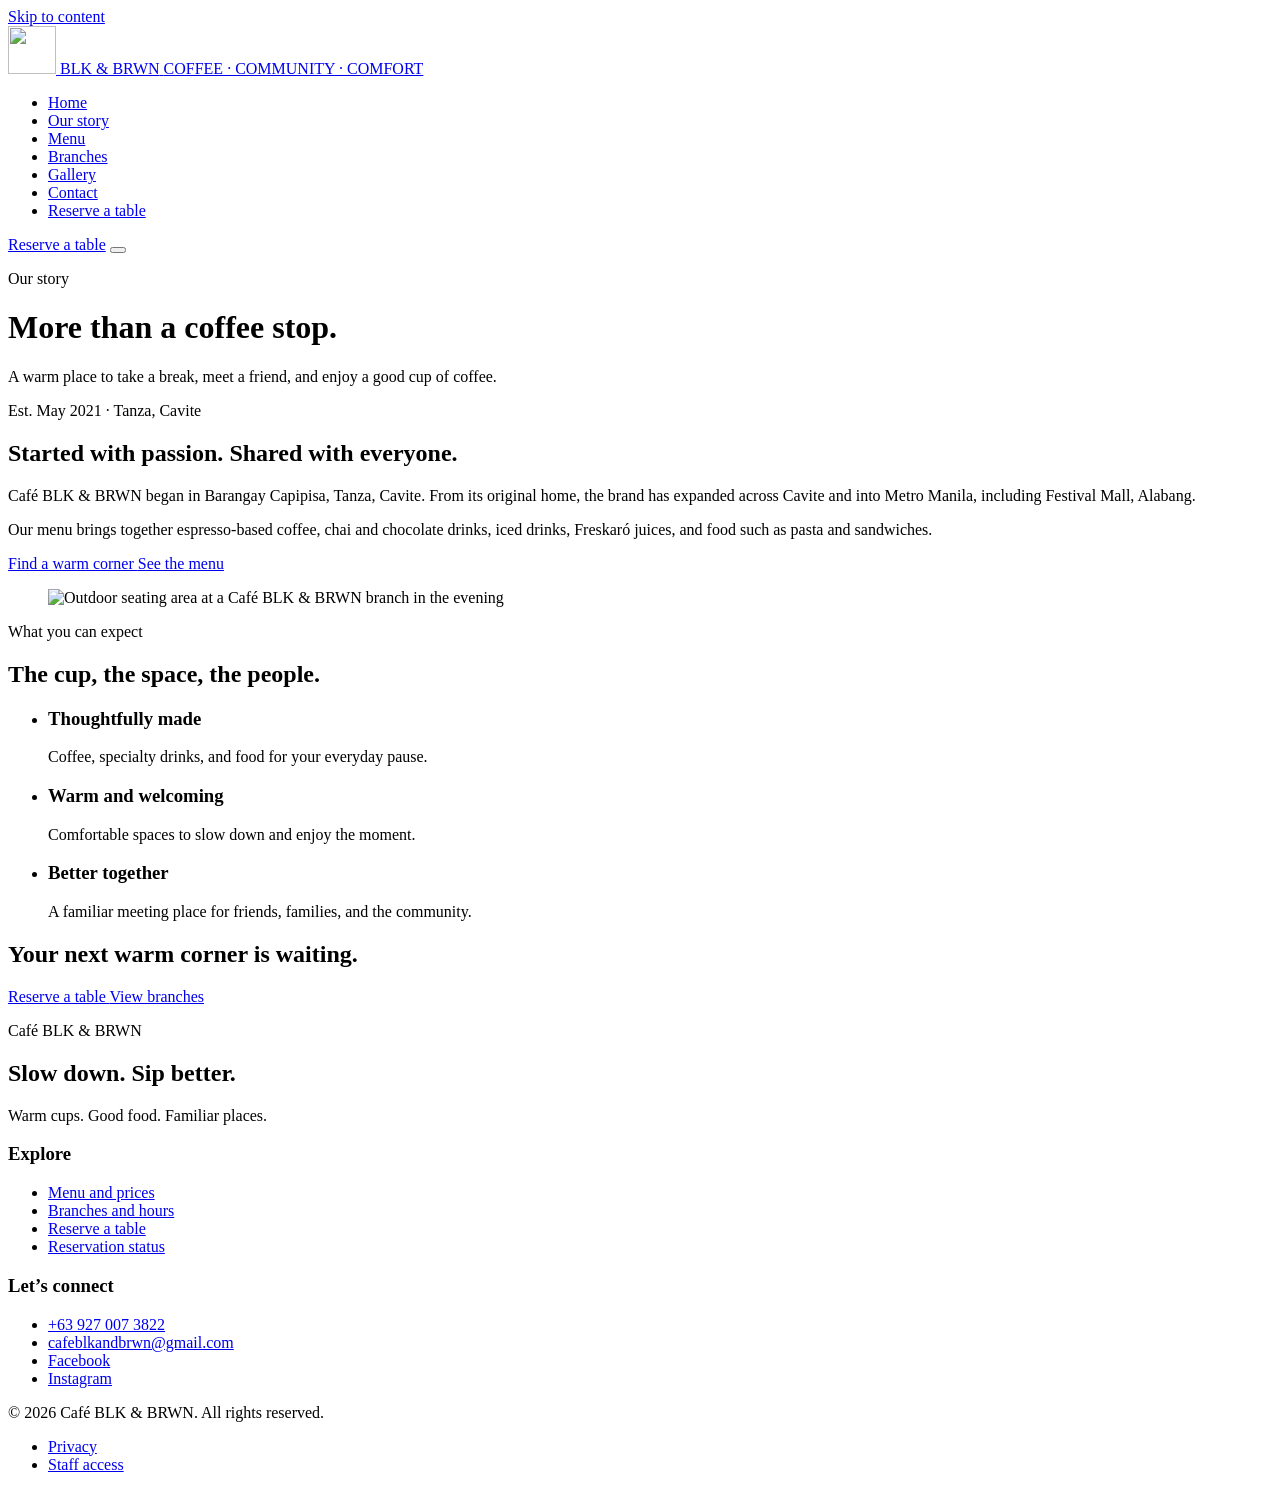
==== about.html @ 9226c68b "Add public pages with full menu prices; remove mission and vision Co-Authored-By: Claude Sonnet 5.5 " ====
<!DOCTYPE html>
<html lang="en">
<head>
  <meta charset="utf-8">
  <meta name="viewport" content="width=device-width, initial-scale=1">
  <title>Our story | Café BLK &amp; BRWN</title>
  <meta name="description" content="The story of Café BLK &amp; BRWN: from Barangay Capipisa, Tanza in May 2021 to seven branches across Cavite and Metro Manila.">
  <meta name="theme-color" content="#0b0806">
  <meta property="og:type" content="website">
  <meta property="og:title" content="Our story | Café BLK &amp; BRWN">
  <meta property="og:description" content="The story of Café BLK &amp; BRWN: from Barangay Capipisa, Tanza in May 2021 to seven branches across Cavite and Metro Manila.">
  <meta property="og:image" content="assets/images/hero.jpg">
  <link rel="icon" href="assets/images/logo.jpg">
  <link rel="preload" href="assets/fonts/PlayfairDisplay-SemiBold.ttf" as="font" type="font/ttf" crossorigin>
  <link rel="stylesheet" href="style.css">
  <script src="script.js" defer></script>
</head>
<body>
  <a class="skip-link" href="#main">Skip to content</a>

  <header class="site-header">
    <a class="brand" href="index.html" aria-label="Café BLK &amp; BRWN, home">
      <img src="assets/images/logo.jpg" alt="" width="48" height="48">
      <span>
        <span class="brand__name">BLK &amp; BRWN</span>
        <span class="brand__tag">COFFEE · COMMUNITY · COMFORT</span>
      </span>
    </a>

    <nav class="site-nav" id="site-nav" aria-label="Main navigation">
        <ul>
          <li><a href="index.html">Home</a></li>
          <li><a href="about.html" aria-current="page">Our story</a></li>
          <li><a href="menu.html">Menu</a></li>
          <li><a href="branches.html">Branches</a></li>
          <li><a href="gallery.html">Gallery</a></li>
          <li><a href="contact.html">Contact</a></li>
          <li class="nav-cta"><a class="btn btn--primary btn--sm" href="reserve.html"><span class="icon i-calendar" aria-hidden="true"></span> Reserve a table</a></li>
        </ul>
    </nav>

    <a class="btn btn--primary btn--sm btn--header" href="reserve.html"><span class="icon i-calendar" aria-hidden="true"></span> Reserve a table</a>
    <button class="nav-toggle" type="button" aria-expanded="false" aria-controls="site-nav" aria-label="Open menu">
      <span class="icon i-menu" aria-hidden="true"></span>
    </button>
  </header>

  <main id="main">
    <header class="container page-intro">
      <div class="stack">
        <p class="eyebrow">Our story</p>
        <h1>More than a <span class="accent">coffee stop.</span></h1>
        <p class="lead">A warm place to take a break, meet a friend, and enjoy a good cup of coffee.</p>
      </div>
    </header>

    <section class="container section--tight" aria-labelledby="start-title">
      <div class="split">
        <div class="stack--lg">
          <p class="eyebrow">Est. May 2021 · Tanza, Cavite</p>
          <h2 id="start-title">Started with passion. <span class="accent">Shared with everyone.</span></h2>
          <p>Café BLK &amp; BRWN began in Barangay Capipisa, Tanza, Cavite. From its original home, the brand has expanded across Cavite and into Metro Manila, including Festival Mall, Alabang.</p>
          <p>Our menu brings together espresso-based coffee, chai and chocolate drinks, iced drinks, Freskaró juices, and food such as pasta and sandwiches.</p>
          <div class="cluster">
            <a class="btn btn--primary" href="branches.html">Find a warm corner <span class="icon i-arrow-right" aria-hidden="true"></span></a>
            <a class="text-link" href="menu.html">See the menu</a>
          </div>
        </div>
        <figure class="glass photo-frame">
          <img src="assets/images/gallery/gallery2.jpg" alt="Outdoor seating area at a Café BLK &amp; BRWN branch in the evening" width="800" height="1000" loading="lazy">
        </figure>
      </div>
    </section>

    <section class="container section" aria-labelledby="pillars-title">
      <div class="section-head">
        <div class="stack">
          <p class="eyebrow">What you can expect</p>
          <h2 id="pillars-title">The cup, the space, <span class="accent">the people.</span></h2>
        </div>
      </div>
      <ul class="grid grid--3">
        <li class="glass card">
          <span class="icon-badge"><span class="icon i-coffee" aria-hidden="true"></span></span>
          <h3>Thoughtfully made</h3>
          <p>Coffee, specialty drinks, and food for your everyday pause.</p>
        </li>
        <li class="glass card">
          <span class="icon-badge"><span class="icon i-map-pin" aria-hidden="true"></span></span>
          <h3>Warm and welcoming</h3>
          <p>Comfortable spaces to slow down and enjoy the moment.</p>
        </li>
        <li class="glass card">
          <span class="icon-badge"><span class="icon i-users" aria-hidden="true"></span></span>
          <h3>Better together</h3>
          <p>A familiar meeting place for friends, families, and the community.</p>
        </li>
      </ul>
    </section>

    <section class="container section--tight" aria-labelledby="cta-title">
      <div class="band">
        <h2 id="cta-title">Your next warm corner is waiting.</h2>
        <div class="cluster">
          <a class="btn btn--primary btn--lg" href="reserve.html">Reserve a table <span class="icon i-arrow-right" aria-hidden="true"></span></a>
          <a class="btn btn--secondary btn--lg" href="branches.html">View branches</a>
        </div>
      </div>
    </section>
  </main>

  <footer class="site-footer">
    <div class="container">
      <div class="footer-grid">
        <div class="stack">
          <p class="eyebrow">Café BLK &amp; BRWN</p>
          <h2>Slow down. <span class="accent">Sip better.</span></h2>
          <p>Warm cups. Good food. Familiar places.</p>
        </div>
        <nav aria-label="Explore">
          <h3>Explore</h3>
          <ul>
            <li><a href="menu.html">Menu and prices</a></li>
            <li><a href="branches.html">Branches and hours</a></li>
            <li><a href="reserve.html">Reserve a table</a></li>
            <li><a href="track.html">Reservation status</a></li>
          </ul>
        </nav>
        <div>
          <h3>Let’s connect</h3>
          <ul>
            <li><a href="tel:+639270073822"><span class="icon i-phone" aria-hidden="true"></span> +63 927 007 3822</a></li>
            <li><a href="mailto:cafeblkandbrwn@gmail.com"><span class="icon i-mail" aria-hidden="true"></span> cafeblkandbrwn@gmail.com</a></li>
            <li><a href="https://web.facebook.com/cafeblkandbrwn" target="_blank" rel="noopener"><span class="icon i-facebook" aria-hidden="true"></span> Facebook</a></li>
            <li><a href="https://www.instagram.com/cafeblkandbrwn/" target="_blank" rel="noopener"><span class="icon i-instagram" aria-hidden="true"></span> Instagram</a></li>
          </ul>
        </div>
      </div>
      <div class="footer-bottom">
        <span>© 2026 Café BLK &amp; BRWN. All rights reserved.</span>
        <ul>
          <li><a href="privacy.html">Privacy</a></li>
          <li><a href="staff.html">Staff access</a></li>
        </ul>
      </div>
    </div>
  </footer>
</body>
</html>
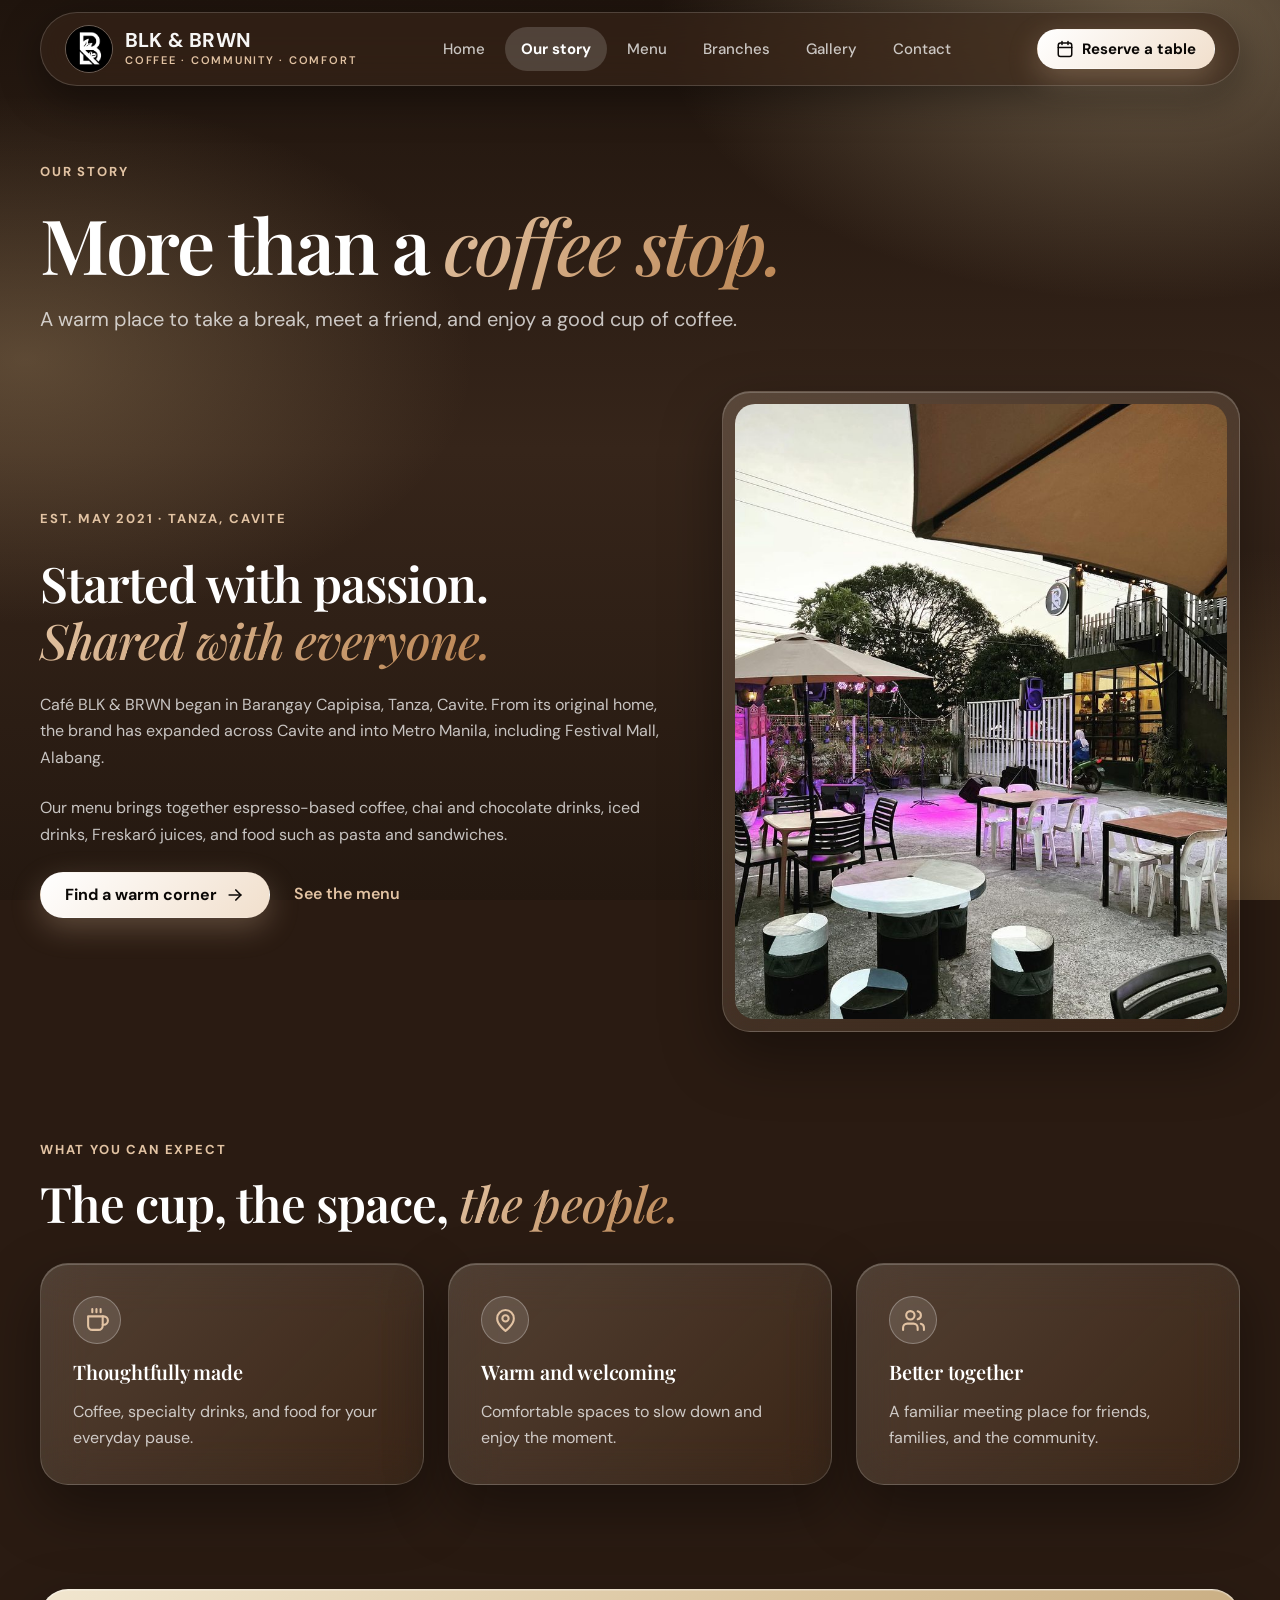
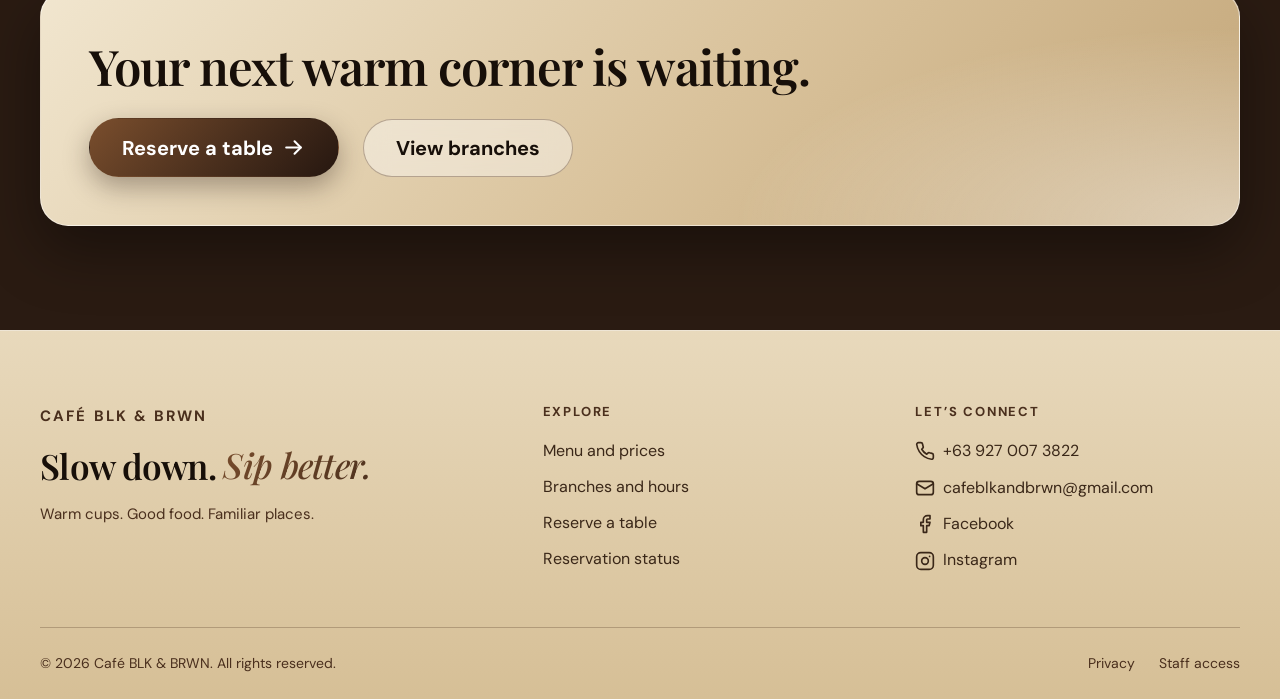
==== commit d952aa0b: "Remove script.js; add CSS-only menu, light khaki palette and layout fixes - Delete script.js and eve" ====
--- a/about.html
+++ b/about.html
@@ -13,12 +13,12 @@
   <link rel="icon" href="assets/images/logo.jpg">
   <link rel="preload" href="assets/fonts/PlayfairDisplay-SemiBold.ttf" as="font" type="font/ttf" crossorigin>
   <link rel="stylesheet" href="style.css">
-  <script src="script.js" defer></script>
 </head>
 <body>
   <a class="skip-link" href="#main">Skip to content</a>
 
   <header class="site-header">
+    <input class="nav-check" id="nav-check" type="checkbox" aria-label="Show or hide the menu">
     <a class="brand" href="index.html" aria-label="Café BLK &amp; BRWN, home">
       <img src="assets/images/logo.jpg" alt="" width="48" height="48">
       <span>
@@ -40,9 +40,10 @@
     </nav>
 
     <a class="btn btn--primary btn--sm btn--header" href="reserve.html"><span class="icon i-calendar" aria-hidden="true"></span> Reserve a table</a>
-    <button class="nav-toggle" type="button" aria-expanded="false" aria-controls="site-nav" aria-label="Open menu">
+    <label class="nav-toggle" for="nav-check">
       <span class="icon i-menu" aria-hidden="true"></span>
-    </button>
+      <span class="visually-hidden">Menu</span>
+    </label>
   </header>
 
   <main id="main">
--- a/style.css
+++ b/style.css
@@ -0,0 +1,964 @@
+/* ==========================================================================
+   Café BLK & BRWN: main stylesheet
+   --------------------------------------------------------------------------
+   Table of contents
+   01. Fonts
+   02. Design tokens (colour, type scale, spacing scale)
+   03. Reset and base
+   04. Typography
+   05. Layout helpers
+   06. Icons
+   07. Buttons and links
+   08. Glass surfaces
+   09. Site header and navigation
+   10. Hero
+   11. Process steps and progress bars
+   12. Menu cards
+   13. Branch cards
+   14. Gallery
+   15. Forms
+   16. Tables and status chips
+   17. Admin dashboard
+   18. Footer
+   19. Responsive behaviour (breakpoints)
+   20. Accessibility and print
+   ========================================================================== */
+
+
+/* 01. FONTS ---------------------------------------------------------------- */
+
+@font-face { font-family: "DM Sans"; font-weight: 400; font-style: normal; font-display: swap; src: url("assets/fonts/DMSans-Regular.ttf") format("truetype"); }
+@font-face { font-family: "DM Sans"; font-weight: 500; font-style: normal; font-display: swap; src: url("assets/fonts/DMSans-Medium.ttf") format("truetype"); }
+@font-face { font-family: "DM Sans"; font-weight: 600; font-style: normal; font-display: swap; src: url("assets/fonts/DMSans-SemiBold.ttf") format("truetype"); }
+@font-face { font-family: "DM Sans"; font-weight: 700; font-style: normal; font-display: swap; src: url("assets/fonts/DMSans-Bold.ttf") format("truetype"); }
+@font-face { font-family: "Playfair Display"; font-weight: 500; font-style: normal; font-display: swap; src: url("assets/fonts/PlayfairDisplay-Medium.ttf") format("truetype"); }
+@font-face { font-family: "Playfair Display"; font-weight: 600; font-style: normal; font-display: swap; src: url("assets/fonts/PlayfairDisplay-SemiBold.ttf") format("truetype"); }
+@font-face { font-family: "Playfair Display"; font-weight: 700; font-style: normal; font-display: swap; src: url("assets/fonts/PlayfairDisplay-Bold.ttf") format("truetype"); }
+@font-face { font-family: "Playfair Display"; font-weight: 500; font-style: italic; font-display: swap; src: url("assets/fonts/PlayfairDisplay-MediumItalic.ttf") format("truetype"); }
+@font-face { font-family: "Playfair Display"; font-weight: 600; font-style: italic; font-display: swap; src: url("assets/fonts/PlayfairDisplay-SemiBoldItalic.ttf") format("truetype"); }
+
+
+/* 02. DESIGN TOKENS -------------------------------------------------------- */
+
+:root {
+  /* Colour: black, brown and white, lifted with a light khaki family so the
+     pages are not one flat dark brown. Brown is used as a gradient family so
+     glass surfaces always have warm colour behind them to blur. */
+  --black:       #0b0806;
+  --espresso:    #170f09;
+  --brown-900:   #261710;
+  --brown-700:   #4a2f1d;
+  --brown-500:   #7a4e2d;
+  --caramel:     #b9824f;
+  --latte:       #e2c3a3;
+  --white:       #ffffff;
+
+  /* Light khaki family: used for the call-to-action band, the footer and the
+     tinted glass cards. Dark text (--espresso) sits on the lightest tones. */
+  --khaki-100:   #f4ecdc;
+  --khaki-200:   #e8d9bc;
+  --khaki-300:   #d6bf96;
+  --khaki-400:   #c2a578;
+  --khaki-600:   #8c6b45;
+
+  --text:        rgba(255, 255, 255, 0.96);
+  --text-muted:  rgba(255, 255, 255, 0.74);
+  --text-faint:  rgba(255, 255, 255, 0.56);
+  --line:        rgba(255, 255, 255, 0.16);
+  --line-strong: rgba(255, 255, 255, 0.28);
+
+  --glass-bg:    linear-gradient(135deg, rgba(244, 236, 220, 0.18), rgba(214, 191, 150, 0.07));
+  --glass-solid: rgba(58, 40, 27, 0.94);          /* fallback without blur */
+  --brown-gradient: linear-gradient(135deg, #7a4e2d 0%, #4a2f1d 55%, #261710 100%);
+  --caramel-gradient: linear-gradient(135deg, #e2c3a3 0%, #b9824f 100%);
+  --cta-gradient: linear-gradient(135deg, #ffffff 0%, #f1dfcc 100%);
+  --khaki-gradient: linear-gradient(135deg, #f1e6cf 0%, #d9c29b 55%, #c2a578 100%);
+
+  /* Typography: modular scale, ratio 1.25 (major third), base 16px.
+     The three largest steps are fluid between phone and desktop. */
+  --font-body:    "DM Sans", system-ui, -apple-system, "Segoe UI", Arial, sans-serif;
+  --font-heading: "Playfair Display", Georgia, "Times New Roman", serif;
+
+  --step--1: 0.8125rem;                                         /* 13px  captions, labels */
+  --step-0:  1rem;                                              /* 16px  body */
+  --step-1:  1.25rem;                                           /* 20px  lead, card titles */
+  --step-2:  1.5625rem;                                         /* 25px  small headings */
+  --step-3:  clamp(1.75rem, 1.4rem + 1.2vw, 2.1875rem);        /* 28-35 h3 and prices */
+  --step-4:  clamp(2.125rem, 1.6rem + 2vw, 3.0625rem);         /* 34-49 h2 */
+  --step-5:  clamp(2.75rem, 1.9rem + 4vw, 4.75rem);            /* 44-76 h1 */
+  --step-6:  clamp(3.5rem, 2rem + 7vw, 7rem);                  /* 56-112 hero + KPI numbers */
+
+  /* Spacing: 8-point scale. Related items sit close (space-2 to space-4),
+     groups sit further apart (space-5 to space-6), sections furthest (space-8). */
+  --space-1: 0.25rem;
+  --space-2: 0.5rem;
+  --space-3: 0.75rem;
+  --space-4: 1rem;
+  --space-5: 1.5rem;
+  --space-6: 2rem;
+  --space-7: 3rem;
+  --space-8: 4.5rem;
+  --space-9: 7rem;
+
+  --radius-sm: 12px;
+  --radius-md: 20px;
+  --radius-lg: 28px;
+  --radius-pill: 999px;
+
+  --container: 1200px;
+  --gutter: clamp(1rem, 4vw, 2.5rem);
+  --header-h: 84px;
+  --tap: 44px;                                   /* minimum touch target */
+
+  --shadow-glass: 0 24px 60px rgba(0, 0, 0, 0.38), inset 0 1px 0 rgba(255, 255, 255, 0.2);
+  --shadow-cta:   0 10px 30px rgba(226, 195, 163, 0.28);
+}
+
+
+/* 03. RESET AND BASE ------------------------------------------------------- */
+
+*, *::before, *::after { box-sizing: border-box; }
+
+html {
+  scroll-behavior: smooth;
+  scroll-padding-top: calc(var(--header-h) + var(--space-5));
+  -webkit-text-size-adjust: 100%;
+}
+
+body {
+  margin: 0;
+  min-height: 100vh;
+  font: 400 var(--step-0)/1.65 var(--font-body);
+  color: var(--text);
+  background: #2a1b12;
+  overflow-x: hidden;
+}
+
+/* Warm gradient field behind every page. It gives the glass something to blur. */
+body::before {
+  content: "";
+  position: fixed;
+  inset: 0;
+  z-index: -1;
+  background:
+    radial-gradient(55% 45% at 90% 2%,  rgba(214, 191, 150, 0.42), transparent 70%),
+    radial-gradient(50% 42% at 2% 40%,  rgba(194, 165, 120, 0.30), transparent 70%),
+    radial-gradient(60% 50% at 96% 96%, rgba(140, 107, 69, 0.55),  transparent 70%),
+    linear-gradient(180deg, #1f140d 0%, #36251a 50%, #241810 100%);
+}
+
+img { display: block; max-width: 100%; height: auto; }
+a { color: inherit; text-decoration: none; }
+ul, ol { margin: 0; padding: 0; list-style: none; }
+h1, h2, h3, h4, p, dl, dd, figure, blockquote { margin: 0; }
+address { font-style: normal; }
+button, input, select, textarea { font: inherit; color: inherit; }
+table { border-collapse: collapse; width: 100%; }
+
+
+/* 04. TYPOGRAPHY ----------------------------------------------------------- */
+
+h1, h2, h3, h4 {
+  font-family: var(--font-heading);
+  font-weight: 600;
+  line-height: 1.15;
+  letter-spacing: -0.02em;
+  color: var(--white);
+  text-wrap: balance;
+}
+h1 { font-size: var(--step-5); letter-spacing: -0.03em; }
+h2 { font-size: var(--step-4); }
+h3 { font-size: var(--step-1); letter-spacing: -0.01em; }
+h4 { font-size: var(--step-0); font-family: var(--font-body); font-weight: 700; letter-spacing: 0; }
+
+p { color: var(--text-muted); max-width: 62ch; }          /* readable line length */
+.lead { font-size: var(--step-1); line-height: 1.55; color: var(--text); }
+.muted { color: var(--text-muted); }
+.small { font-size: var(--step--1); }
+
+/* Eyebrow: small uppercase label that sits above a heading. */
+.eyebrow {
+  display: inline-flex;
+  align-items: center;
+  gap: var(--space-2);
+  font-size: var(--step--1);
+  font-weight: 700;
+  letter-spacing: 0.14em;
+  text-transform: uppercase;
+  color: var(--latte);
+}
+
+/* Accent: brown-to-latte gradient text for the one word that matters. */
+.accent {
+  font-style: italic;
+  font-weight: 500;
+  background: var(--caramel-gradient);
+  -webkit-background-clip: text;
+  background-clip: text;
+  color: transparent;
+  /* The gradient only paints inside the element box, so give italic swashes and
+     descenders (the p in "Sip") room, then cancel the extra space with margins. */
+  padding: 0.06em 0.14em 0.18em 0.08em;
+  margin: -0.06em -0.14em -0.18em -0.08em;
+  -webkit-box-decoration-break: clone;
+  box-decoration-break: clone;
+}
+
+
+/* 05. LAYOUT HELPERS ------------------------------------------------------- */
+
+.container { width: min(var(--container), 100% - 2 * var(--gutter)); margin-inline: auto; }
+.section { padding-block: var(--space-8); }
+.section--tight { padding-block: var(--space-6); }
+.stack > * + * { margin-top: var(--space-4); }
+.stack--lg > * + * { margin-top: var(--space-5); }
+.cluster { display: flex; flex-wrap: wrap; align-items: center; gap: var(--space-3) var(--space-5); }
+
+.grid { display: grid; gap: var(--space-5); }
+.grid--2 { grid-template-columns: repeat(2, minmax(0, 1fr)); }
+.grid--3 { grid-template-columns: repeat(3, minmax(0, 1fr)); }
+.grid--4 { grid-template-columns: repeat(4, minmax(0, 1fr)); }
+.split { display: grid; grid-template-columns: 1.1fr 0.9fr; gap: var(--space-7); align-items: center; }
+
+/* Section heading row: title on the left (scan start), action on the right. */
+.section-head {
+  display: flex;
+  justify-content: space-between;
+  align-items: flex-end;
+  gap: var(--space-5);
+  margin-bottom: var(--space-6);
+}
+.section-head .stack > * + * { margin-top: var(--space-3); }
+
+/* Page intro: first block on every inner page. */
+.page-intro { padding-block: var(--space-8) var(--space-5); }
+.page-intro .stack > * + * { margin-top: var(--space-4); }
+.page-intro .lead { max-width: 56ch; color: var(--text-muted); }
+
+
+/* 06. ICONS ---------------------------------------------------------------- */
+/* Icons are SVG files used as CSS masks, so they inherit the text colour. */
+
+.icon {
+  --icon: none;
+  display: inline-block;
+  flex: none;
+  width: 1.25em;
+  height: 1.25em;
+  background-color: currentColor;
+  -webkit-mask: var(--icon) center / contain no-repeat;
+  mask: var(--icon) center / contain no-repeat;
+}
+.icon--lg { width: 1.75em; height: 1.75em; }
+.i-arrow-right    { --icon: url("assets/icons/arrow-right.svg"); }
+.i-arrow-up-right { --icon: url("assets/icons/arrow-up-right.svg"); }
+.i-calendar       { --icon: url("assets/icons/calendar.svg"); }
+.i-clock          { --icon: url("assets/icons/clock.svg"); }
+.i-users          { --icon: url("assets/icons/users.svg"); }
+.i-user           { --icon: url("assets/icons/user.svg"); }
+.i-map-pin        { --icon: url("assets/icons/map-pin.svg"); }
+.i-phone          { --icon: url("assets/icons/phone.svg"); }
+.i-mail           { --icon: url("assets/icons/mail.svg"); }
+.i-check          { --icon: url("assets/icons/check.svg"); }
+.i-check-circle   { --icon: url("assets/icons/check-circle.svg"); }
+.i-coffee         { --icon: url("assets/icons/coffee.svg"); }
+.i-utensils       { --icon: url("assets/icons/utensils.svg"); }
+.i-star           { --icon: url("assets/icons/star.svg"); }
+.i-clipboard      { --icon: url("assets/icons/clipboard.svg"); }
+.i-bar-chart      { --icon: url("assets/icons/bar-chart.svg"); }
+.i-settings       { --icon: url("assets/icons/settings.svg"); }
+.i-send           { --icon: url("assets/icons/send.svg"); }
+.i-menu           { --icon: url("assets/icons/menu.svg"); }
+.i-x              { --icon: url("assets/icons/x.svg"); }
+.i-facebook       { --icon: url("assets/icons/facebook.svg"); }
+.i-instagram      { --icon: url("assets/icons/instagram.svg"); }
+.i-shield         { --icon: url("assets/icons/shield.svg"); }
+.i-lock           { --icon: url("assets/icons/lock.svg"); }
+.i-download       { --icon: url("assets/icons/download.svg"); }
+.i-filter         { --icon: url("assets/icons/filter.svg"); }
+.i-hourglass      { --icon: url("assets/icons/hourglass.svg"); }
+.i-trending-up    { --icon: url("assets/icons/trending-up.svg"); }
+.i-edit           { --icon: url("assets/icons/edit.svg"); }
+.i-ban            { --icon: url("assets/icons/ban.svg"); }
+.i-sparkles       { --icon: url("assets/icons/sparkles.svg"); }
+.i-bell           { --icon: url("assets/icons/bell.svg"); }
+
+
+/* 07. BUTTONS AND LINKS ---------------------------------------------------- */
+/* One primary action per view: white gradient, dark text, soft glow.
+   Secondary is glass with an outline. Tertiary is an underlined text link. */
+
+.btn {
+  display: inline-flex;
+  align-items: center;
+  justify-content: center;
+  gap: var(--space-2);
+  min-height: var(--tap);
+  padding: 0.75rem 1.5rem;
+  border: 1px solid transparent;
+  border-radius: var(--radius-pill);
+  font-size: var(--step-0);
+  font-weight: 700;
+  line-height: 1.2;
+  text-align: center;
+  cursor: pointer;
+  transition: transform 0.2s ease, box-shadow 0.2s ease, background-color 0.2s ease;
+}
+.btn:hover { transform: translateY(-2px); }
+
+.btn--primary {
+  background: var(--cta-gradient);
+  color: var(--black);
+  box-shadow: var(--shadow-cta);
+}
+.btn--primary:hover { box-shadow: 0 14px 38px rgba(226, 195, 163, 0.42); }
+
+.btn--secondary {
+  background: rgba(255, 255, 255, 0.08);
+  border-color: var(--line-strong);
+  color: var(--white);
+  backdrop-filter: blur(12px);
+  -webkit-backdrop-filter: blur(12px);
+}
+.btn--secondary:hover { background: rgba(255, 255, 255, 0.16); }
+
+.btn--sm { min-height: 40px; padding: 0.5rem 1.1rem; font-size: 0.9375rem; }
+.btn--lg { min-height: 56px; padding: 1rem 2rem; font-size: var(--step-1); }
+.btn--block { width: 100%; }
+
+.text-link {
+  display: inline-flex;
+  align-items: center;
+  gap: var(--space-2);
+  min-height: var(--tap);
+  font-weight: 600;
+  color: var(--latte);
+  border-bottom: 1px solid transparent;
+}
+.text-link:hover { color: var(--white); border-bottom-color: var(--white); }
+
+
+/* 08. GLASS SURFACES ------------------------------------------------------- */
+
+.glass {
+  background: var(--glass-bg);
+  border: 1px solid var(--line);
+  border-radius: var(--radius-lg);
+  box-shadow: var(--shadow-glass);
+  backdrop-filter: blur(24px) saturate(140%);
+  -webkit-backdrop-filter: blur(24px) saturate(140%);
+}
+@supports not ((backdrop-filter: blur(1px)) or (-webkit-backdrop-filter: blur(1px))) {
+  .glass, .site-header { background: var(--glass-solid); }
+}
+.card { padding: var(--space-6); }
+.card > * + * { margin-top: var(--space-4); }
+/* Cards placed in a grid list stack their content instead of sitting in a row. */
+.grid > li.card { flex-direction: column; align-items: flex-start; }
+.grid > li.card > * { flex: none; }
+
+/* Framed photo used beside text blocks. */
+.photo-frame { padding: var(--space-3); }
+.photo-frame img { width: 100%; border-radius: var(--radius-md); }
+
+.heading-md { font-size: var(--step-2); }
+.heading-lg { font-size: var(--step-3); }
+.section-head--flush { margin-bottom: 0; }
+.page-intro__actions { margin-top: var(--space-5); }
+
+/* Light khaki band for the call to action on a page. It is the lightest block
+   on the page, so it uses dark text and a dark primary button. */
+.band {
+  position: relative;
+  overflow: hidden;
+  padding: var(--space-7);
+  border: 1px solid rgba(255, 255, 255, 0.5);
+  border-radius: var(--radius-lg);
+  background:
+    radial-gradient(60% 120% at 100% 100%, rgba(255, 255, 255, 0.45), transparent 70%),
+    var(--khaki-gradient);
+  box-shadow: var(--shadow-glass);
+  color: var(--espresso);
+}
+.band .cluster { margin-top: var(--space-5); }
+.band h2, .band h3, .band .lead, .band .steps__item strong { color: var(--espresso); }
+.band p, .band .steps__item span { color: #4a2f1d; }
+.band .eyebrow, .band .text-link { color: var(--brown-700); }
+.band .text-link:hover { color: var(--black); border-bottom-color: var(--black); }
+.band .accent { background: linear-gradient(135deg, #7a4e2d, #4a2f1d); -webkit-background-clip: text; background-clip: text; }
+.band .glass { background: rgba(255, 255, 255, 0.42); border-color: rgba(255, 255, 255, 0.7); box-shadow: 0 12px 32px rgba(74, 47, 29, 0.18), inset 0 1px 0 rgba(255, 255, 255, 0.7); }
+.band .steps__item::before { background: var(--brown-700); border-color: transparent; color: var(--khaki-100); }
+.band .btn--primary { background: var(--brown-gradient); color: var(--white); box-shadow: 0 10px 26px rgba(38, 23, 16, 0.35); }
+.band .btn--secondary { background: rgba(255, 255, 255, 0.4); border-color: rgba(74, 47, 29, 0.35); color: var(--espresso); }
+.band .btn--secondary:hover { background: rgba(255, 255, 255, 0.65); }
+
+/* Icon in a round glass badge, used to lead cards. */
+.icon-badge {
+  display: inline-grid;
+  flex: none;
+  place-items: center;
+  width: 48px;
+  height: 48px;
+  border-radius: 50%;
+  background: rgba(255, 255, 255, 0.12);
+  border: 1px solid var(--line-strong);
+  color: var(--latte);
+  font-size: 1.25rem;
+}
+
+
+/* 09. SITE HEADER AND NAVIGATION ------------------------------------------ */
+
+.site-header {
+  position: sticky;
+  top: var(--space-3);
+  z-index: 50;
+  width: min(1320px, 100% - 2 * var(--gutter));
+  margin: var(--space-3) auto 0;
+  padding: var(--space-3) var(--space-5);
+  display: flex;
+  align-items: center;
+  justify-content: space-between;
+  gap: var(--space-5);
+  border: 1px solid var(--line);
+  border-radius: var(--radius-pill);
+  background: rgba(54, 37, 26, 0.66);
+  backdrop-filter: blur(24px) saturate(150%);
+  -webkit-backdrop-filter: blur(24px) saturate(150%);
+  box-shadow: 0 12px 40px rgba(0, 0, 0, 0.4);
+}
+
+.brand { display: flex; flex: none; align-items: center; gap: var(--space-3); white-space: nowrap; }
+.brand img { width: 48px; height: 48px; border-radius: 50%; border: 1px solid var(--line-strong); }
+.brand__name { display: block; font: 700 var(--step-1)/1.1 var(--font-body); letter-spacing: 0.01em; }
+.brand__tag { display: block; font-size: 0.6875rem; font-weight: 600; letter-spacing: 0.16em; color: var(--latte); }
+
+.site-nav ul { display: flex; align-items: center; gap: var(--space-1); }
+.site-nav a {
+  display: inline-flex;
+  align-items: center;
+  min-height: var(--tap);
+  padding: 0 var(--space-4);
+  border-radius: var(--radius-pill);
+  font-size: 0.9375rem;
+  font-weight: 500;
+  white-space: nowrap;
+  color: var(--text-muted);
+  transition: background-color 0.2s, color 0.2s;
+}
+.site-nav a:hover { color: var(--white); background: rgba(255, 255, 255, 0.1); }
+/* The reserve button inside the menu keeps its own dark-on-light colours. */
+.site-nav .btn--primary, .site-nav .btn--primary:hover { background: var(--cta-gradient); color: var(--black); font-weight: 700; }
+.site-nav a[aria-current="page"] { color: var(--white); background: rgba(255, 255, 255, 0.16); font-weight: 700; }
+
+.btn--header { flex: none; white-space: nowrap; }
+.nav-cta { display: none; }
+
+/* Mobile menu without JavaScript: a visually hidden checkbox holds the open or
+   closed state and the label next to it is the visible button. */
+.nav-check { position: absolute; width: 1px; height: 1px; opacity: 0; pointer-events: none; }
+.nav-toggle {
+  display: none;
+  align-items: center;
+  justify-content: center;
+  width: var(--tap);
+  height: var(--tap);
+  border: 1px solid var(--line-strong);
+  border-radius: 50%;
+  background: rgba(255, 255, 255, 0.08);
+  cursor: pointer;
+}
+.nav-check:focus-visible ~ .nav-toggle { outline: 3px solid var(--white); outline-offset: 3px; }
+
+
+/* 10. HERO ----------------------------------------------------------------- */
+
+.hero { position: relative; padding-block: var(--space-8) var(--space-7); }
+.hero__grid { display: grid; grid-template-columns: 1.05fr 0.95fr; gap: var(--space-7); align-items: center; }
+.hero h1 { font-size: var(--step-6); line-height: 1.1; letter-spacing: -0.035em; }
+.hero__copy > * + * { margin-top: var(--space-5); }
+.hero__copy .lead { max-width: 34ch; }
+
+.hero__stats {
+  display: flex;
+  flex-wrap: wrap;
+  gap: var(--space-5) var(--space-7);
+  padding-top: var(--space-5);
+  border-top: 1px solid var(--line);
+}
+.hero__stats dt { font-size: var(--step--1); letter-spacing: 0.1em; text-transform: uppercase; color: var(--text-faint); }
+.hero__stats dd { font: 600 var(--step-3)/1.1 var(--font-heading); color: var(--white); }
+
+.hero__media { position: relative; padding: var(--space-3); border-radius: var(--radius-lg); }
+.hero__media img { width: 100%; aspect-ratio: 1; object-fit: cover; border-radius: var(--radius-md); }
+.hero__caption {
+  position: absolute;
+  left: var(--space-5);
+  bottom: var(--space-5);
+  max-width: 52%;
+  padding: var(--space-3) var(--space-4);
+  border-radius: var(--radius-md);
+  background: rgba(36, 24, 16, 0.58);
+}
+.hero__caption p { font: 600 var(--step-1)/1.25 var(--font-heading); color: var(--white); }
+
+/* Three short reassurance points under the hero. */
+.facts { display: grid; grid-template-columns: repeat(3, 1fr); gap: var(--space-5); }
+.fact { display: flex; gap: var(--space-4); align-items: flex-start; padding: var(--space-5); background: linear-gradient(135deg, rgba(232, 217, 188, 0.26), rgba(194, 165, 120, 0.10)); }
+.fact > div { min-width: 0; }
+.fact h3 { font-size: var(--step-1); margin-bottom: var(--space-1); }
+.fact p { font-size: 0.9375rem; }
+
+
+/* 11. PROCESS STEPS AND PROGRESS BARS ------------------------------------- */
+
+/* Progress bar: used on any multi-step process. */
+.progress {
+  height: 10px;
+  border-radius: var(--radius-pill);
+  background: rgba(255, 255, 255, 0.14);
+  overflow: hidden;
+}
+.progress__fill {
+  display: block;
+  height: 100%;
+  width: var(--value, 0%);
+  border-radius: inherit;
+  background: var(--caramel-gradient);
+  box-shadow: 0 0 16px rgba(226, 195, 163, 0.6);
+  transition: width 0.4s ease;
+}
+
+/* Flow header: sits at the top of the reservation form. */
+.flow {
+  position: sticky;
+  top: calc(var(--header-h) + var(--space-3));
+  z-index: 20;
+  padding: var(--space-4) var(--space-5);
+  border-radius: var(--radius-md);
+  background: rgba(20, 13, 9, 0.82);
+}
+.flow__head { display: flex; justify-content: space-between; align-items: baseline; margin-bottom: var(--space-3); font-weight: 700; }
+.flow__head span:last-child { color: var(--latte); font-size: 0.9375rem; }
+
+/* Numbered steps. Horizontal on desktop, vertical on phones. */
+.steps { display: grid; grid-template-columns: repeat(var(--count, 3), 1fr); gap: var(--space-4); counter-reset: step; }
+.steps__item { position: relative; display: flex; gap: var(--space-3); align-items: flex-start; }
+.steps__item::before {
+  counter-increment: step;
+  content: counter(step);
+  flex: none;
+  display: grid;
+  place-items: center;
+  width: 36px;
+  height: 36px;
+  border-radius: 50%;
+  border: 1px solid var(--line-strong);
+  background: rgba(255, 255, 255, 0.1);
+  font-weight: 700;
+  color: var(--latte);
+}
+.steps--spaced { margin-top: var(--space-4); }
+.flow .steps__item { align-items: center; }
+.steps__item strong { display: block; color: var(--white); line-height: 1.3; }
+.steps__item span { display: block; font-size: 0.9375rem; color: var(--text-muted); }
+.steps__item.is-done::before { content: "\2713"; background: var(--caramel-gradient); border-color: transparent; color: var(--black); }
+.steps__item.is-current::before { background: var(--cta-gradient); border-color: transparent; color: var(--black); box-shadow: 0 0 0 5px rgba(255, 255, 255, 0.16); }
+.steps__item.is-current strong { color: var(--latte); }
+
+/* Booking banner on the home page: stepper inside brown glass. */
+.how { display: grid; grid-template-columns: 0.9fr 1.1fr; gap: var(--space-7); align-items: center; }
+.how .steps { grid-template-columns: 1fr; gap: var(--space-5); }
+.how .glass { padding: var(--space-6); }
+
+
+/* 12. MENU CARDS ----------------------------------------------------------- */
+
+.category-nav {
+  position: sticky;
+  top: calc(var(--header-h) + var(--space-3));
+  z-index: 30;
+  margin-top: var(--space-5);
+  padding: var(--space-2);
+  border-radius: var(--radius-pill);
+  background: rgba(20, 13, 9, 0.78);
+}
+.category-nav ul { display: flex; flex-wrap: wrap; justify-content: center; gap: var(--space-1); }
+.category-nav a {
+  display: inline-flex;
+  align-items: center;
+  gap: var(--space-2);
+  min-height: 40px;
+  padding: 0 var(--space-4);
+  border-radius: var(--radius-pill);
+  font-size: 0.9375rem;
+  font-weight: 600;
+  color: var(--text-muted);
+}
+.category-nav a:hover { color: var(--white); background: rgba(255, 255, 255, 0.12); }
+
+.menu-section { padding-top: var(--space-8); }
+.menu-section .section-head { margin-bottom: var(--space-5); }
+.price-from { font-size: 0.9375rem; font-weight: 600; color: var(--latte); white-space: nowrap; }
+
+.menu-grid { display: grid; grid-template-columns: repeat(auto-fill, minmax(230px, 1fr)); gap: var(--space-5); }
+
+.menu-grid > li, .branch-grid > li, .grid > li { display: flex; }
+.menu-grid > li > *, .branch-grid > li > *, .grid > li > * { flex: 1; min-width: 0; }
+
+.menu-card { position: relative; display: flex; flex-direction: column; padding: var(--space-3); border-radius: var(--radius-md); background: linear-gradient(160deg, rgba(232, 217, 188, 0.20), rgba(140, 107, 69, 0.14)); transition: transform 0.25s ease, border-color 0.25s ease; }
+.menu-card:hover { transform: translateY(-4px); border-color: var(--line-strong); }
+.menu-card__photo { position: relative; }
+.menu-card__photo img { width: 100%; aspect-ratio: 1; object-fit: cover; border-radius: var(--radius-sm); }
+.menu-card__body { display: flex; flex-direction: column; flex: 1; gap: var(--space-2); padding: var(--space-4) var(--space-2) var(--space-2); }
+.menu-card h3 { font-family: var(--font-body); font-weight: 700; font-size: var(--step-1); line-height: 1.25; letter-spacing: 0; }
+.menu-card__note { font-size: 0.875rem; color: var(--text-muted); }
+
+/* Price is the loudest element on a menu card: large, white, bottom-left. */
+.price { margin-top: auto; padding-top: var(--space-3); border-top: 1px solid var(--line); font: 700 var(--step-3)/1 var(--font-body); letter-spacing: -0.02em; color: var(--white); }
+.price__currency { margin-right: 2px; font-size: 0.6em; font-weight: 600; color: var(--latte); vertical-align: 0.15em; }
+
+.price__from { margin-right: 4px; font-size: 0.8125rem; font-weight: 600; letter-spacing: 0.06em; text-transform: uppercase; color: var(--latte); }
+
+.badge {
+  position: absolute;
+  top: var(--space-3);
+  left: var(--space-3);
+  display: inline-flex;
+  align-items: center;
+  gap: 6px;
+  padding: 5px 12px;
+  border-radius: var(--radius-pill);
+  background: var(--cta-gradient);
+  color: var(--black);
+  font-size: 0.75rem;
+  font-weight: 700;
+  box-shadow: 0 4px 14px rgba(0, 0, 0, 0.35);
+}
+.badge--dark { background: rgba(15, 9, 6, 0.7); color: var(--white); border: 1px solid var(--line-strong); backdrop-filter: blur(10px); }
+
+.menu-footnote { padding-top: var(--space-7); }
+.menu-footnote p { font-size: 0.9375rem; }
+
+
+/* 13. BRANCH CARDS --------------------------------------------------------- */
+
+.branch-grid { display: grid; grid-template-columns: repeat(auto-fill, minmax(330px, 1fr)); gap: var(--space-5); }
+.branch-card { display: flex; flex-direction: column; padding: var(--space-3); border-radius: var(--radius-lg); }
+.branch-card__photo { position: relative; }
+.branch-card__photo img { width: 100%; aspect-ratio: 16 / 10; object-fit: cover; border-radius: var(--radius-md); }
+.branch-card__body { display: flex; flex-direction: column; flex: 1; gap: var(--space-4); padding: var(--space-5) var(--space-3) var(--space-3); }
+.branch-card__place { display: flex; align-items: center; gap: var(--space-2); color: var(--text-muted); font-size: 0.9375rem; }
+.branch-card__place .icon { color: var(--latte); }
+
+.hours { padding: var(--space-4); border-radius: var(--radius-sm); background: rgba(0, 0, 0, 0.28); border: 1px solid var(--line); }
+.hours__title { display: flex; align-items: center; gap: var(--space-2); margin-bottom: var(--space-3); font-size: var(--step--1); font-weight: 700; letter-spacing: 0.12em; text-transform: uppercase; color: var(--latte); }
+.hours dl > div { display: flex; justify-content: space-between; gap: var(--space-4); padding: var(--space-2) 0; }
+.hours dl > div + div { border-top: 1px solid var(--line); }
+.hours dt { color: var(--text-muted); font-size: 0.9375rem; }
+.hours dd { font-weight: 600; text-align: right; font-size: 0.9375rem; }
+.hours__note { margin-top: var(--space-3); font-size: 0.875rem; }
+
+.branch-card__actions { display: flex; flex-wrap: wrap; align-items: center; gap: var(--space-3); margin-top: auto; }
+.branch-card__actions .text-link { margin-left: auto; }
+
+
+/* 14. GALLERY -------------------------------------------------------------- */
+
+.gallery { columns: 3 280px; column-gap: var(--space-5); }
+.gallery figure { break-inside: avoid; margin-bottom: var(--space-5); padding: var(--space-2); border-radius: var(--radius-md); }
+.gallery img { width: 100%; border-radius: var(--radius-sm); }
+.gallery figcaption { padding: var(--space-3) var(--space-2) var(--space-1); font-size: var(--step--1); letter-spacing: 0.1em; text-transform: uppercase; color: var(--text-muted); }
+
+
+/* 15. FORMS ---------------------------------------------------------------- */
+/* Input types match their data (email, tel, date, time, number), phone numbers
+   use a country prefix, and every field shares one visual style. */
+
+.form-layout { display: grid; grid-template-columns: 1.4fr 0.8fr; gap: var(--space-6); align-items: start; }
+.form { display: grid; gap: var(--space-6); }
+.fieldset { display: grid; gap: var(--space-4); padding: 0; margin: 0; border: 0; min-width: 0; }
+.fieldset__title { display: flex; align-items: center; gap: var(--space-3); padding: 0; margin-bottom: var(--space-1); font: 600 var(--step-2)/1.2 var(--font-heading); color: var(--white); }
+.fieldset__title .icon-badge { width: 40px; height: 40px; font-size: 1.1rem; }
+.fields { align-items: start; display: grid; grid-template-columns: repeat(2, minmax(0, 1fr)); gap: var(--space-4); }
+.field { display: grid; gap: var(--space-2); }
+.field--full { grid-column: 1 / -1; }
+.field__label { font-size: 0.9375rem; font-weight: 600; color: var(--white); }
+.field__label small { font-weight: 400; color: var(--text-faint); font-size: 0.8125rem; }
+.field__hint { font-size: 0.8125rem; color: var(--text-faint); }
+
+.input, .select, .textarea {
+  width: 100%;
+  min-height: 52px;
+  padding: 0.75rem 1rem;
+  border: 1px solid var(--line-strong);
+  border-radius: var(--radius-sm);
+  background: rgba(0, 0, 0, 0.32);
+  color: var(--white);
+  font-size: var(--step-0);
+  transition: border-color 0.2s, background-color 0.2s;
+}
+.input::placeholder, .textarea::placeholder { color: var(--text-faint); }
+.input:hover, .select:hover, .textarea:hover { border-color: rgba(255, 255, 255, 0.45); }
+.input:focus, .select:focus, .textarea:focus { outline: none; border-color: var(--latte); background: rgba(0, 0, 0, 0.45); box-shadow: 0 0 0 4px rgba(226, 195, 163, 0.22); }
+.textarea { min-height: 120px; resize: vertical; }
+.select { appearance: none; -webkit-appearance: none; padding-right: 2.75rem; background-image: url("data:image/svg+xml,%3Csvg xmlns='http://www.w3.org/2000/svg' viewBox='0 0 24 24' fill='none' stroke='%23e2c3a3' stroke-width='2.5' stroke-linecap='round' stroke-linejoin='round'%3E%3Cpath d='m6 9 6 6 6-6'/%3E%3C/svg%3E"); background-repeat: no-repeat; background-position: right 1rem center; background-size: 18px; }
+.select option { color: #000; }
+.input[type="date"], .input[type="time"] { color-scheme: dark; }
+
+/* Phone field: fixed country prefix + number input, as one control. */
+.input-group { display: flex; border: 1px solid var(--line-strong); border-radius: var(--radius-sm); background: rgba(0, 0, 0, 0.32); transition: border-color 0.2s, box-shadow 0.2s; }
+.input-group:focus-within { border-color: var(--latte); box-shadow: 0 0 0 4px rgba(226, 195, 163, 0.22); }
+.input-group__prefix { display: inline-flex; align-items: center; gap: var(--space-2); padding: 0 var(--space-4); border-right: 1px solid var(--line-strong); font-weight: 600; white-space: nowrap; color: var(--latte); }
+.input-group .input { border: 0; background: transparent; box-shadow: none; }
+
+.form-actions { display: flex; flex-wrap: wrap; align-items: center; gap: var(--space-4) var(--space-5); padding-top: var(--space-5); border-top: 1px solid var(--line); }
+.form-actions p { font-size: 0.875rem; max-width: 36ch; }
+
+.aside-list > li { display: flex; gap: var(--space-3); padding-block: var(--space-3); }
+.aside-list > li + li { border-top: 1px solid var(--line); }
+.aside-list .icon { margin-top: 3px; color: var(--latte); }
+
+
+/* 16. TABLES AND STATUS CHIPS --------------------------------------------- */
+
+.table-wrap { overflow-x: auto; border-radius: var(--radius-md); }
+.data-table { font-size: 0.9375rem; text-align: left; }
+.data-table caption { padding: 0 0 var(--space-3); text-align: left; font-size: 0.9375rem; color: var(--text-muted); }
+.data-table th { padding: var(--space-3) var(--space-3); font-size: var(--step--1); font-weight: 700; letter-spacing: 0.1em; text-transform: uppercase; color: var(--latte); border-bottom: 1px solid var(--line-strong); white-space: nowrap; }
+.data-table td { padding: var(--space-4) var(--space-3); border-bottom: 1px solid var(--line); vertical-align: middle; }
+.data-table tbody tr:last-child td { border-bottom: 0; }
+.data-table tbody tr:hover { background: rgba(255, 255, 255, 0.05); }
+.data-table td:nth-child(2), .data-table td:nth-child(4) { white-space: nowrap; }
+.data-table .num { text-align: right; font-variant-numeric: tabular-nums; }
+.data-table .ref { font-variant-numeric: tabular-nums; color: var(--text-muted); white-space: nowrap; }
+.data-table strong { color: var(--white); }
+.data-table tr.needs-review { background: rgba(226, 195, 163, 0.1); box-shadow: inset 3px 0 0 var(--latte); }
+
+/* Status chips never rely on colour alone: each has an icon and a label. */
+.status { display: inline-flex; align-items: center; gap: 6px; padding: 4px 12px 4px 10px; border-radius: var(--radius-pill); font-size: 0.8125rem; font-weight: 700; white-space: nowrap; }
+.status--confirmed { background: var(--white); color: var(--black); }
+.status--pending   { background: var(--caramel-gradient); color: var(--black); }
+.status--cancelled { background: transparent; color: var(--text-muted); border: 1px solid var(--line-strong); }
+
+.row-actions { display: flex; flex-wrap: nowrap; gap: var(--space-2); }
+.row-actions .btn--sm { padding-inline: 0.85rem; }
+.btn--icon { width: 40px; padding-inline: 0; }
+
+
+/* 17. ADMIN DASHBOARD ------------------------------------------------------ */
+
+.dash { display: grid; grid-template-columns: 240px minmax(0, 1fr); gap: var(--space-6); align-items: start; padding-bottom: var(--space-8); }
+.dash__nav { position: sticky; top: calc(var(--header-h) + var(--space-5)); padding: var(--space-3); border-radius: var(--radius-md); }
+.dash__nav a { display: flex; align-items: center; gap: var(--space-3); min-height: var(--tap); padding: 0 var(--space-4); border-radius: var(--radius-sm); font-weight: 600; color: var(--text-muted); }
+.dash__nav a:hover, .dash__nav a:focus-visible { background: rgba(255, 255, 255, 0.12); color: var(--white); }
+.dash__main { min-width: 0; }
+.dash__main > section + section { margin-top: var(--space-8); }
+.dash__title { display: flex; justify-content: space-between; align-items: flex-end; gap: var(--space-5); flex-wrap: wrap; margin-bottom: var(--space-6); }
+.dash__title h2 { font-size: var(--step-3); }
+
+/* KPI cards: oversized numbers so the three things staff check first can be
+   read from across the counter. Awaiting review is the brightest card. */
+.kpi-grid { display: grid; grid-template-columns: repeat(3, minmax(0, 1fr)); gap: var(--space-5); }
+.kpi { position: relative; display: flex; flex-direction: column; gap: var(--space-2); padding: var(--space-6); overflow: hidden; }
+.kpi__label { display: flex; align-items: center; gap: var(--space-3); font-size: var(--step-0); font-weight: 700; letter-spacing: 0.04em; text-transform: uppercase; color: var(--latte); }
+.kpi__value { font: 700 var(--step-6)/1 var(--font-body); letter-spacing: -0.05em; color: var(--white); font-variant-numeric: tabular-nums; }
+.kpi__meta { font-size: 0.9375rem; color: var(--text-muted); }
+.kpi--alert { background: linear-gradient(135deg, rgba(226, 195, 163, 0.34), rgba(185, 130, 79, 0.16)); border-color: rgba(226, 195, 163, 0.7); }
+.kpi--alert .kpi__label { color: var(--white); }
+.kpi__tag { align-self: flex-start; margin-top: var(--space-2); }
+
+.mini-stats { display: grid; grid-template-columns: repeat(4, minmax(0, 1fr)); gap: var(--space-4); margin-top: var(--space-5); }
+.mini-stat { padding: var(--space-4) var(--space-5); border-radius: var(--radius-md); }
+.mini-stat dt { font-size: 0.8125rem; color: var(--text-muted); }
+.mini-stat dd { font: 700 var(--step-2)/1.2 var(--font-body); color: var(--white); }
+
+.dash__title > .legend, .dash__title > p { max-width: 100%; }
+.legend { display: flex; flex-wrap: wrap; gap: var(--space-3) var(--space-5); font-size: 0.875rem; color: var(--text-muted); }
+.legend li { display: flex; align-items: center; gap: var(--space-2); }
+.swatch { width: 12px; height: 12px; border-radius: 3px; background: var(--c, var(--white)); border: 1px solid var(--line-strong); }
+
+/* Reports: three chart types, all built from plain CSS so they print and scale. */
+.report-grid { display: grid; grid-template-columns: repeat(2, minmax(0, 1fr)); gap: var(--space-5); }
+.report { padding: var(--space-5); }
+.report > * + * { margin-top: var(--space-4); }
+.report h3 { font-size: var(--step-1); }
+.report--wide { grid-column: 1 / -1; }
+
+.columns { display: grid; grid-template-columns: repeat(var(--count, 7), 1fr); gap: var(--space-3); align-items: end; height: 220px; }
+.columns li { display: flex; flex-direction: column; justify-content: flex-end; align-items: center; gap: var(--space-2); height: 100%; font-size: 0.875rem; color: var(--text-muted); text-align: center; }
+.columns b { color: var(--white); font-size: var(--step-0); font-variant-numeric: tabular-nums; }
+.columns i { display: block; width: 100%; max-width: 56px; height: var(--v); min-height: 6px; border-radius: 8px 8px 3px 3px; background: var(--caramel-gradient); }
+.columns .is-today i { background: var(--cta-gradient); box-shadow: 0 0 18px rgba(255, 255, 255, 0.35); }
+.columns .is-today { color: var(--white); font-weight: 700; }
+
+.hbars > li { display: grid; grid-template-columns: 9.5rem 1fr 2.5rem; align-items: center; gap: var(--space-3); padding-block: var(--space-2); font-size: 0.9375rem; }
+.hbars b { text-align: right; font-variant-numeric: tabular-nums; }
+.hbars .track { height: 12px; border-radius: var(--radius-pill); background: rgba(255, 255, 255, 0.12); overflow: hidden; }
+.hbars .track i { display: block; height: 100%; width: var(--v); border-radius: inherit; background: var(--caramel-gradient); }
+
+.donut-row { display: flex; align-items: center; gap: var(--space-6); flex-wrap: wrap; }
+.donut { position: relative; flex: none; width: 168px; height: 168px; border-radius: 50%; background: conic-gradient(var(--white) 0 var(--a), var(--latte) var(--a) var(--b), var(--brown-500) var(--b) 100%); }
+.donut::after { content: attr(data-total); position: absolute; inset: 24px; display: grid; place-items: center; border-radius: 50%; background: var(--espresso); font: 700 var(--step-3)/1 var(--font-body); color: var(--white); }
+.donut-legend li { display: grid; grid-template-columns: 14px 1fr auto; align-items: center; gap: var(--space-3); padding-block: var(--space-2); font-size: 0.9375rem; }
+.donut-legend b { font-variant-numeric: tabular-nums; }
+
+.customer-grid { display: grid; grid-template-columns: repeat(auto-fill, minmax(260px, 1fr)); gap: var(--space-4); }
+.customer { display: grid; grid-template-columns: auto 1fr; gap: var(--space-3) var(--space-4); align-items: center; padding: var(--space-5); border-radius: var(--radius-md); }
+.avatar { display: grid; place-items: center; width: 52px; height: 52px; border-radius: 50%; background: var(--brown-gradient); border: 1px solid var(--line-strong); font-weight: 700; color: var(--latte); }
+.customer h3 { font-family: var(--font-body); font-size: var(--step-0); font-weight: 700; }
+.customer p { font-size: 0.875rem; }
+.customer dl { grid-column: 1 / -1; display: flex; justify-content: space-between; padding-top: var(--space-3); border-top: 1px solid var(--line); font-size: 0.875rem; }
+.customer dt { color: var(--text-faint); }
+.customer dd { font-weight: 700; color: var(--white); }
+
+.control-grid { display: grid; grid-template-columns: repeat(2, minmax(0, 1fr)); gap: var(--space-5); }
+.control { padding: var(--space-5); border: 1px solid var(--line); }
+.control__head .fieldset__title { margin: 0; }
+.control > * + * { margin-top: var(--space-4); }
+.control--wide { grid-column: 1 / -1; }
+.control__head { display: flex; align-items: center; gap: var(--space-3); }
+.control__head h3 { font-size: var(--step-1); }
+.capacity-row { display: grid; grid-template-columns: 1fr 120px; align-items: center; gap: var(--space-4); padding-block: var(--space-2); }
+.capacity-row + .capacity-row { border-top: 1px solid var(--line); }
+.capacity-row label { font-weight: 600; }
+.capacity-row small { display: block; font-weight: 400; color: var(--text-faint); }
+
+/* Toggle switch built from a checkbox, so it works with a keyboard and a screen reader. */
+.toggle { position: relative; display: flex; align-items: center; justify-content: space-between; gap: var(--space-4); padding-block: var(--space-3); }
+.toggle + .toggle { border-top: 1px solid var(--line); }
+.toggle span small { display: block; color: var(--text-faint); }
+.toggle input { position: absolute; opacity: 0; width: 1px; height: 1px; }
+.toggle__switch { position: relative; flex: none; width: 52px; height: 30px; border-radius: var(--radius-pill); background: rgba(255, 255, 255, 0.18); border: 1px solid var(--line-strong); transition: background-color 0.2s; }
+.toggle__switch::after { content: ""; position: absolute; top: 3px; left: 3px; width: 22px; height: 22px; border-radius: 50%; background: var(--white); transition: transform 0.2s; }
+.toggle input:checked + .toggle__switch { background: var(--caramel-gradient); }
+.toggle input:checked + .toggle__switch::after { transform: translateX(22px); }
+.toggle input:focus-visible + .toggle__switch { outline: 3px solid var(--white); outline-offset: 3px; }
+
+.save-bar { display: flex; flex-wrap: wrap; align-items: center; justify-content: space-between; gap: var(--space-4); padding: var(--space-4) var(--space-5); margin-top: var(--space-5); border-radius: var(--radius-md); }
+
+
+/* 18. FOOTER --------------------------------------------------------------- */
+
+.site-footer { margin-top: var(--space-8); padding-block: var(--space-8) var(--space-5); border-top: 1px solid rgba(255, 255, 255, 0.6); background: linear-gradient(180deg, var(--khaki-200) 0%, var(--khaki-300) 100%); color: var(--espresso); }
+.site-footer h2, .site-footer h3 { color: var(--espresso); }
+.site-footer p { color: #4a2f1d; }
+.site-footer .eyebrow { color: var(--brown-700); }
+.site-footer .accent { background: linear-gradient(135deg, #7a4e2d, #4a2f1d); -webkit-background-clip: text; background-clip: text; }
+.footer-grid { display: grid; grid-template-columns: 1.4fr 1fr 1fr; gap: var(--space-7); }
+.footer-grid h2 { font-size: var(--step-3); }
+.footer-grid h3 { margin-bottom: var(--space-3); font: 700 var(--step--1)/1.4 var(--font-body); letter-spacing: 0.14em; text-transform: uppercase; color: var(--brown-700); }
+.footer-grid li a { display: inline-flex; align-items: center; gap: var(--space-2); min-height: 36px; color: #3a2718; overflow-wrap: anywhere; }
+.footer-grid li a:hover { color: var(--black); text-decoration: underline; text-underline-offset: 3px; }
+.footer-grid .stack p { font-size: 0.9375rem; }
+.footer-bottom { display: flex; justify-content: space-between; flex-wrap: wrap; gap: var(--space-3) var(--space-5); margin-top: var(--space-7); padding-top: var(--space-5); border-top: 1px solid rgba(74, 47, 29, 0.28); font-size: 0.875rem; color: #4a2f1d; }
+.footer-bottom ul { display: flex; gap: var(--space-5); }
+.footer-bottom a:hover { color: var(--black); text-decoration: underline; text-underline-offset: 3px; }
+
+/* Prose pages (privacy). */
+.prose { max-width: 70ch; }
+.prose > * + * { margin-top: var(--space-4); }
+.prose h2 { margin-top: var(--space-7); font-size: var(--step-3); }
+.prose h2:first-child { margin-top: 0; }
+.prose a { color: var(--latte); text-decoration: underline; text-underline-offset: 3px; }
+
+
+/* 19. RESPONSIVE BEHAVIOUR ------------------------------------------------- */
+/* Breakpoints: 1100 (navigation collapses to a menu button), 900 (grids stack), 720 (tablets portrait and phones), 480 (small phones).
+   Grids that use auto-fill/auto-fit reflow on their own between these. */
+
+@media (max-width: 1100px) {
+  :root { --header-h: 76px; }
+  .dash { grid-template-columns: minmax(0, 1fr); }
+  .dash__nav { position: sticky; top: calc(var(--header-h) + var(--space-3)); z-index: 20; padding: var(--space-2); border-radius: var(--radius-pill); background: rgba(54, 37, 26, 0.86); }
+  .dash__nav ul { display: flex; gap: var(--space-1); overflow-x: auto; }
+  .dash__nav a { white-space: nowrap; padding-inline: var(--space-4); }
+  .mini-stats { grid-template-columns: repeat(2, minmax(0, 1fr)); }
+  .footer-grid { gap: var(--space-6); }
+
+  /* Navigation collapses to a menu button. The checkbox state shows or hides it. */
+  .site-header { border-radius: var(--radius-lg); flex-wrap: wrap; padding: var(--space-3) var(--space-4); }
+  .site-header .btn--header { display: none; }
+  .nav-toggle { display: inline-flex; margin-left: auto; }
+  .site-nav { display: none; order: 3; width: 100%; }
+  .nav-check:checked ~ .site-nav { display: block; }
+  .nav-check:checked ~ .nav-toggle .i-menu { --icon: url("assets/icons/x.svg"); }
+  .nav-cta { display: block; padding-top: var(--space-2); }
+  .nav-cta .btn { width: 100%; }
+  .site-nav ul { flex-direction: column; align-items: stretch; padding-top: var(--space-3); }
+  .site-nav a { padding: 0 var(--space-4); }
+}
+
+@media (max-width: 900px) {
+  .hero__grid, .how, .split, .form-layout { grid-template-columns: 1fr; }
+  .hero__media { max-width: 560px; }
+  .facts, .grid--3 { grid-template-columns: 1fr; }
+  .grid--4 { grid-template-columns: repeat(2, minmax(0, 1fr)); }
+  .kpi-grid { grid-template-columns: 1fr; }
+  .report-grid, .control-grid { grid-template-columns: 1fr; }
+  .flow { position: static; }
+  .footer-grid { grid-template-columns: 1fr 1fr; }
+  .footer-grid > :first-child { grid-column: 1 / -1; }
+}
+
+@media (max-width: 720px) {
+  .section { padding-block: var(--space-7); }
+  .page-intro { padding-block: var(--space-7) var(--space-4); }
+  .section-head { flex-direction: column; align-items: flex-start; }
+  .grid--2 { grid-template-columns: 1fr; }
+  .steps { grid-template-columns: 1fr; }
+  .fields { grid-template-columns: 1fr; }
+  .band { padding: var(--space-6) var(--space-5); }
+  .category-nav { position: static; border-radius: var(--radius-md); }
+  .category-nav ul { justify-content: flex-start; overflow-x: auto; flex-wrap: nowrap; }
+  .category-nav a { white-space: nowrap; }
+  .menu-grid { grid-template-columns: repeat(2, minmax(0, 1fr)); gap: var(--space-3); }
+  .menu-card h3 { font-size: 1rem; }
+  .branch-grid { grid-template-columns: 1fr; }
+  .hbars > li { grid-template-columns: 7rem 1fr 2rem; }
+  .columns { height: 180px; gap: var(--space-2); }
+
+  /* Tables become stacked cards so nothing scrolls sideways. */
+  .data-table thead { position: absolute; width: 1px; height: 1px; overflow: hidden; clip: rect(0 0 0 0); }
+  .data-table, .data-table tbody, .data-table tr, .data-table td { display: block; }
+  .data-table tr { padding: var(--space-3) var(--space-4); border-bottom: 1px solid var(--line); }
+  .data-table td { display: flex; justify-content: space-between; gap: var(--space-4); padding: var(--space-2) 0; border: 0; text-align: right; }
+  .data-table td::before { content: attr(data-label); flex: none; font-size: var(--step--1); font-weight: 700; letter-spacing: 0.08em; text-transform: uppercase; color: var(--latte); text-align: left; }
+  .data-table .num { text-align: right; }
+  .row-actions { justify-content: flex-end; }
+}
+
+@media (max-width: 480px) {
+  .brand__tag { display: none; }
+  .brand img { width: 40px; height: 40px; }
+  .brand__name { font-size: var(--step-0); }
+  .menu-grid { grid-template-columns: 1fr; }
+  .footer-grid { grid-template-columns: 1fr; }
+  .hero__stats { gap: var(--space-4) var(--space-6); }
+  .mini-stats { grid-template-columns: 1fr 1fr; }
+  .form-actions .btn { width: 100%; }
+  .capacity-row { grid-template-columns: 1fr 96px; }
+  .donut-row { justify-content: center; }
+}
+
+
+/* 20. ACCESSIBILITY AND PRINT --------------------------------------------- */
+
+.skip-link { position: absolute; left: var(--space-4); top: -100px; z-index: 100; padding: var(--space-3) var(--space-4); border-radius: var(--radius-sm); background: var(--white); color: var(--black); font-weight: 700; }
+.skip-link:focus { top: var(--space-3); }
+
+:focus-visible { outline: 3px solid var(--white); outline-offset: 3px; }
+.visually-hidden { position: absolute; width: 1px; height: 1px; overflow: hidden; clip: rect(0 0 0 0); white-space: nowrap; }
+
+@media (prefers-reduced-motion: reduce) {
+  html { scroll-behavior: auto; }
+  *, *::before, *::after { transition: none !important; animation: none !important; }
+}
+
+@media print {
+  body { background: #fff; color: #000; }
+  body::before, .site-header, .site-footer, .btn, .dash__nav, .category-nav, .flow { display: none !important; }
+  .glass { background: none; border: 1px solid #999; box-shadow: none; backdrop-filter: none; }
+  h1, h2, h3, h4, p, td, th, dt, dd { color: #000 !important; }
+  .container { width: 100%; }
+}
